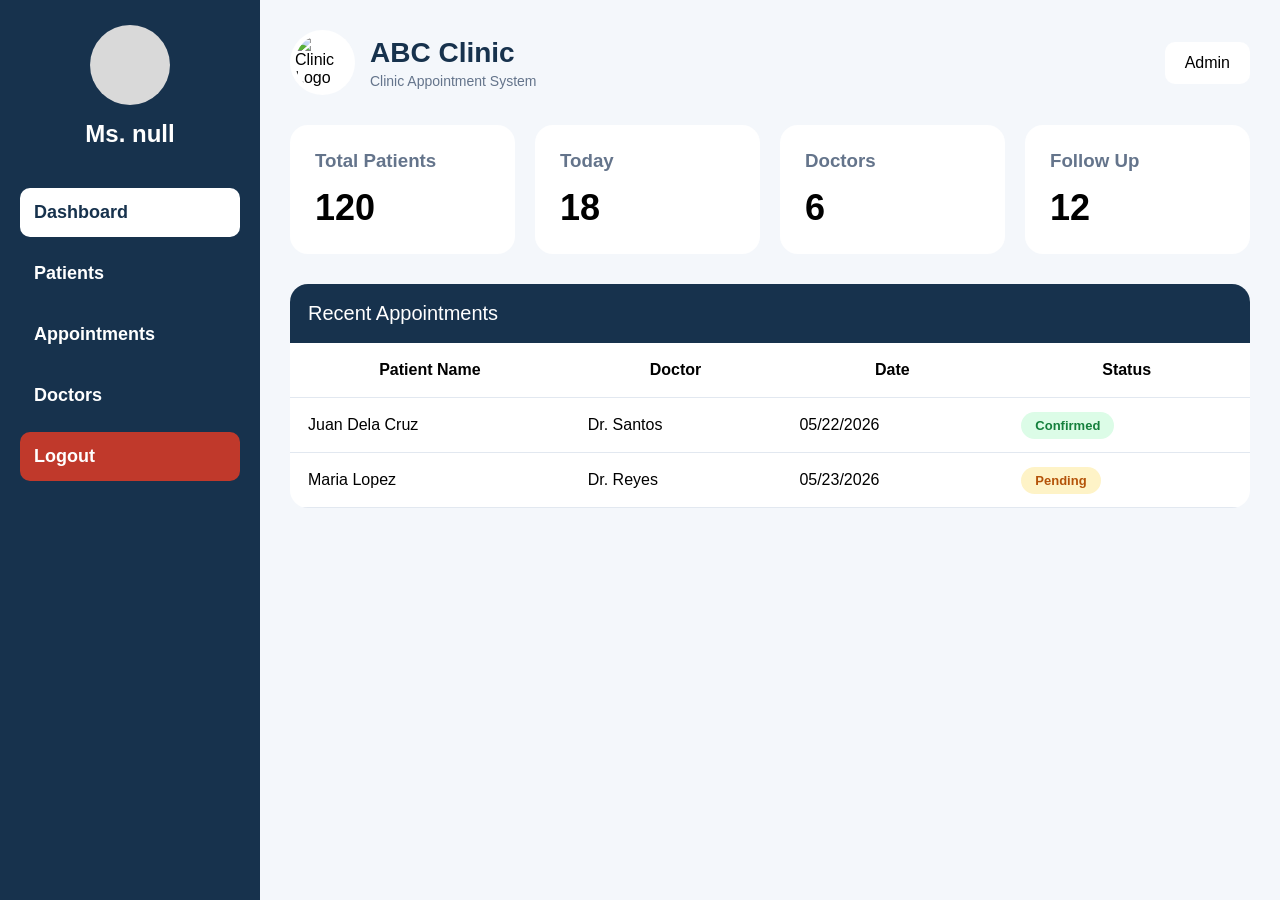
==== admin_dashboard.html @ 51e7a0c5 "Clinic Website" ====
<!DOCTYPE html>
<html lang="en">
<head>
    <meta charset="UTF-8" />
    <meta name="viewport"
        content="width=device-width, initial-scale=1.0" />

    <title>Dashboard</title>

    <link rel="stylesheet"
        href="admin_dashboard.css">
</head>

<body>

<div class="dashboard-container">

    <!--Side bar-->
    <aside class="sidebar">

        <div>

            <div class="sidebar-top">

                <div class="profile-circle"></div>

                <div class="profile-name">

                    <h2 id="adminName"></h2>
                    <p id="adminRole"></p>

                </div>

            </div>

            <nav class="sidebar-menu">

                <a href="admin_dashboard.html"
                    class="menu-item active"
                    onclick="closeDropdown()">

                    Dashboard

                </a>

                <!--Patient Dropdown-->
                <div class="dropdown">

                    <button class="menu-item dropdown-btn"
                        onclick="toggleDropdown()">

                        Patients

                    </button>

                    <div class="dropdown-content"
                        id="patientDropdown">

                        <a href="admin_registerPatient.html"
                            class="dropdown-item">

                            Register Patient

                        </a>

                        <a href="admin_patientRecord.html"
                            class="dropdown-item">

                            Search Patient Records

                        </a>

                    </div>

                </div>

                <!--Appointment-->
                <a href="admin_appointment.html"
                    class="menu-item"
                    onclick="closeDropdown()">

                    Appointments

                </a>

                <!--Doctors-->
                <a href="#"
                    class="menu-item"
                    onclick="closeDropdown()">

                    Doctors

                </a>

                <!--Log out-->
                <a href="#"
                    class="menu-item logout-btn"
                    onclick="closeDropdown()">

                    Logout

                </a>

            </nav>

        </div>

    </aside>

    <!--Main Content-->
    <main class="main-content">

        <!--Top Bar-->
        <header class="topbar">

            <div class="topbar-left">

                <img src="logo.png"
                    alt="Clinic Logo"
                    class="clinic-logo">

                <div class="clinic-text">

                    <h1>ABC Clinic</h1>
                    <p>Clinic Appointment System</p>

                </div>

            </div>

            <div class="admin-box">
                Admin
            </div>

        </header>

        <section class="stats-grid">

            <div class="stat-card">

                <h3>Total Patients</h3>
                <p>120</p>

            </div>

            <div class="stat-card">

                <h3>Today</h3>
                <p>18</p>

            </div>

            <div class="stat-card">

                <h3>Doctors</h3>
                <p>6</p>

            </div>

            <div class="stat-card">

                <h3>Follow Up</h3>
                <p>12</p>

            </div>

        </section>

        <section class="table-section">

            <div class="section-header">
                Recent Appointments
            </div>

            <table class="appointment-table">

                <thead>

                    <tr>

                        <th>Patient Name</th>
                        <th>Doctor</th>
                        <th>Date</th>
                        <th>Status</th>

                    </tr>

                </thead>

                <tbody>

                    <tr>

                        <td>Juan Dela Cruz</td>
                        <td>Dr. Santos</td>
                        <td>05/22/2026</td>

                        <td>

                            <span class="status confirmed">
                                Confirmed
                            </span>

                        </td>

                    </tr>

                    <tr>

                        <td>Maria Lopez</td>
                        <td>Dr. Reyes</td>
                        <td>05/23/2026</td>

                        <td>

                            <span class="status pending">
                                Pending
                            </span>

                        </td>

                    </tr>

                </tbody>

            </table>

        </section>

    </main>

</div>

<script>

const dropdown =
    document.getElementById(
        "patientDropdown"
    );

/*Toggle Dropdown*/
function toggleDropdown(){

    dropdown.classList.toggle("show");

    if(dropdown.classList.contains("show")){

        localStorage.setItem(
            "patientDropdown",
            "open"
        );

    }else{

        localStorage.setItem(
            "patientDropdown",
            "closed"
        );

    }

}

/*Close Dropdown*/
function closeDropdown(){

    localStorage.setItem(
        "patientDropdown",
        "closed"
    );

}

window.onload = function(){

    if(localStorage.getItem(
        "patientDropdown") === "open"){

        dropdown.classList.add("show");

    }

}
</script>

<script>
const name = localStorage.getItem("loggedInUser");
const role = localStorage.getItem("userRole");

/*Para sa Name*/
document.getElementById("adminName").innerHTML =
    "Ms. " + name;

document.getElementById("adminRole").innerHTML =
    role;
</script>
 


</body>
</html>
---- admin_dashboard.css ----
*{
    margin:0;
    padding:0;
    box-sizing:border-box;
    font-family:"Segoe UI", sans-serif;
}

body{
    background:#f4f7fb;
}

.dashboard-container{
    display:flex;
    min-height:100vh;
}

/* SIDEBAR */
.sidebar{
    width:260px;
    background:#17324d;
    color:white;
    padding:25px 20px;
}

.sidebar-top{
    text-align:center;
}

.profile-circle{
    width:80px;
    height:80px;
    border-radius:50%;
    background:#d9d9d9;
    margin:auto;
    margin-bottom:15px;
}

.clinic-name h2{
    font-size:24px;
}

.sidebar-menu{
    margin-top:40px;
    display:flex;
    flex-direction:column;
    gap:12px;
}

.menu-item{
    text-decoration:none;
    color:white;
    padding:14px;
    border-radius:10px;
    transition:0.3s;
    display:block;
    border:none;
    background:none;
    width:100%;
    text-align:left;
    cursor:pointer;

    font-size:18px;
    font-weight:600;
}

.menu-item:hover{
    background:#244d75;
}

.active{
    background:white;
    color:#17324d;
    font-weight:bold;
}

.logout-btn{
    background:#c0392b;
}

.dropdown-content{
    display:none;
    margin-top:8px;
    margin-left:10px;
}

.dropdown-content.show{
    display:flex;
    flex-direction:column;
    gap:8px;
}

.dropdown-item{
    background:#244d75;
    color:white;
    text-decoration:none;
    padding:12px;
    border-radius:8px;
}

/* MAIN */
.main-content{
    flex:1;
    padding:30px;
}

.topbar{
    display:flex;
    justify-content:space-between;
    align-items:center;
    margin-bottom:30px;
}

/* TOPBAR LEFT */
.topbar-left{
    display:flex;
    align-items:center;
    gap:15px;
}

.clinic-logo{
    width:65px;
    height:65px;
    object-fit:cover;
    border-radius:50%;
    background:white;
    padding:5px;
}

.clinic-text h1{
    font-size:28px;
    color:#17324d;
    margin-bottom:4px;
}

.clinic-text p{
    color:#64748b;
    font-size:14px;
}

.admin-box{
    background:white;
    padding:12px 20px;
    border-radius:10px;
}

/* CARDS */
.stats-grid{
    display:grid;
    grid-template-columns:repeat(auto-fit,minmax(220px,1fr));
    gap:20px;
    margin-bottom:30px;
}

.stat-card{
    background:white;
    padding:25px;
    border-radius:18px;
}

.stat-card h3{
    color:#64748b;
}

.stat-card p{
    font-size:36px;
    font-weight:bold;
    margin-top:15px;
}

/* TABLE */
.table-section{
    background:white;
    border-radius:18px;
    overflow:hidden;
}

.section-header{
    background:#17324d;
    color:white;
    padding:18px;
    font-size:20px;
}

.appointment-table{
    width:100%;
    border-collapse:collapse;
}

.appointment-table th,
.appointment-table td{
    padding:18px;
    border-bottom:1px solid #e2e8f0;
}

.status{
    padding:6px 14px;
    border-radius:20px;
    font-size:13px;
    font-weight:bold;
}

.confirmed{
    background:#dcfce7;
    color:#15803d;
}

.pending{
    background:#fef3c7;
    color:#b45309;
}
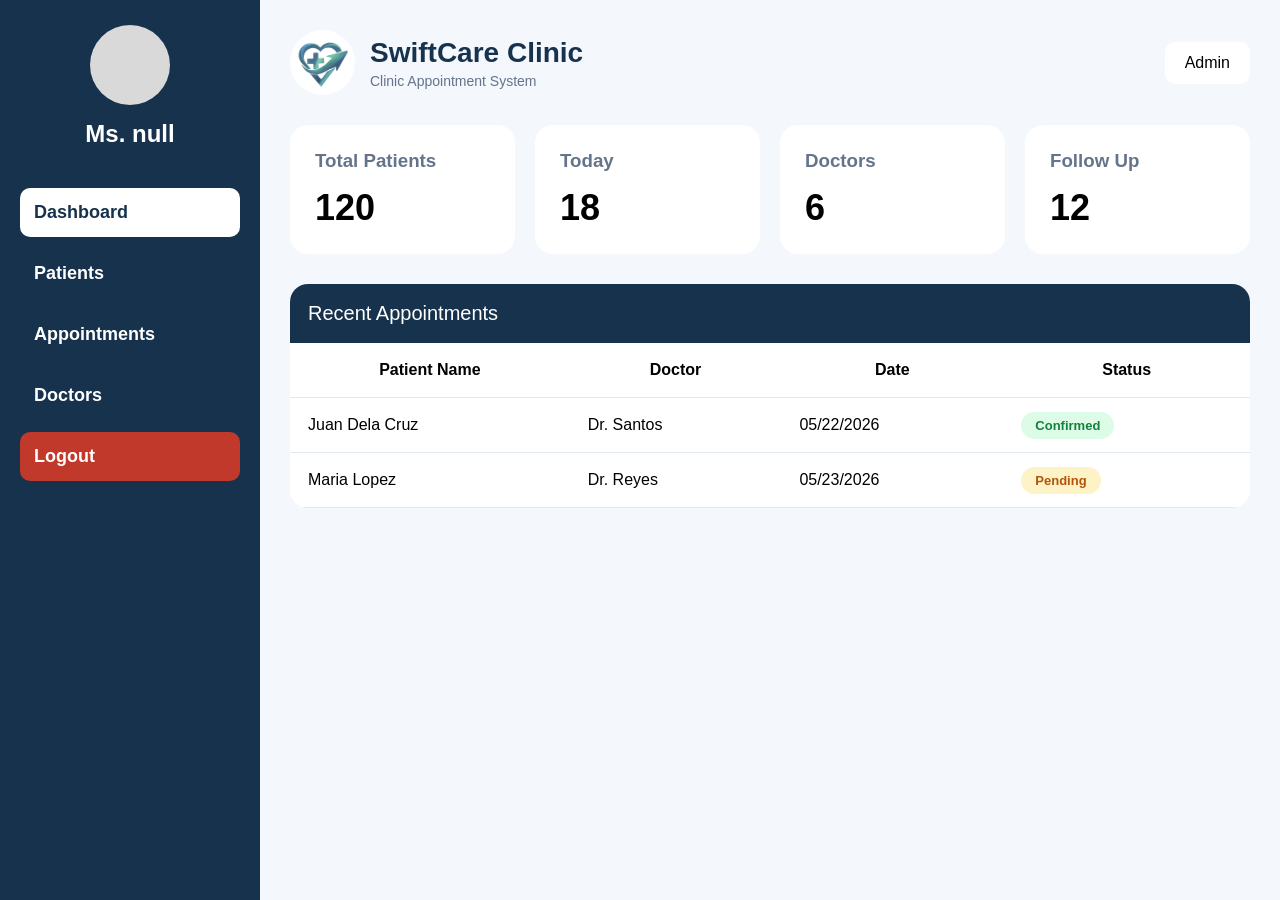
==== commit 7b807a58: "with pic and name" ====
--- a/admin_dashboard.html
+++ b/admin_dashboard.html
@@ -93,7 +93,7 @@
                 </a>
 
                 <!--Log out-->
-                <a href="#"
+                <a href="index.html"
                     class="menu-item logout-btn"
                     onclick="closeDropdown()">
 
@@ -115,13 +115,13 @@
 
             <div class="topbar-left">
 
-                <img src="logo.png"
+                <img src="logo.jpg"
                     alt="Clinic Logo"
                     class="clinic-logo">
 
                 <div class="clinic-text">
 
-                    <h1>ABC Clinic</h1>
+                    <h1>SwiftCare Clinic</h1>
                     <p>Clinic Appointment System</p>
 
                 </div>
